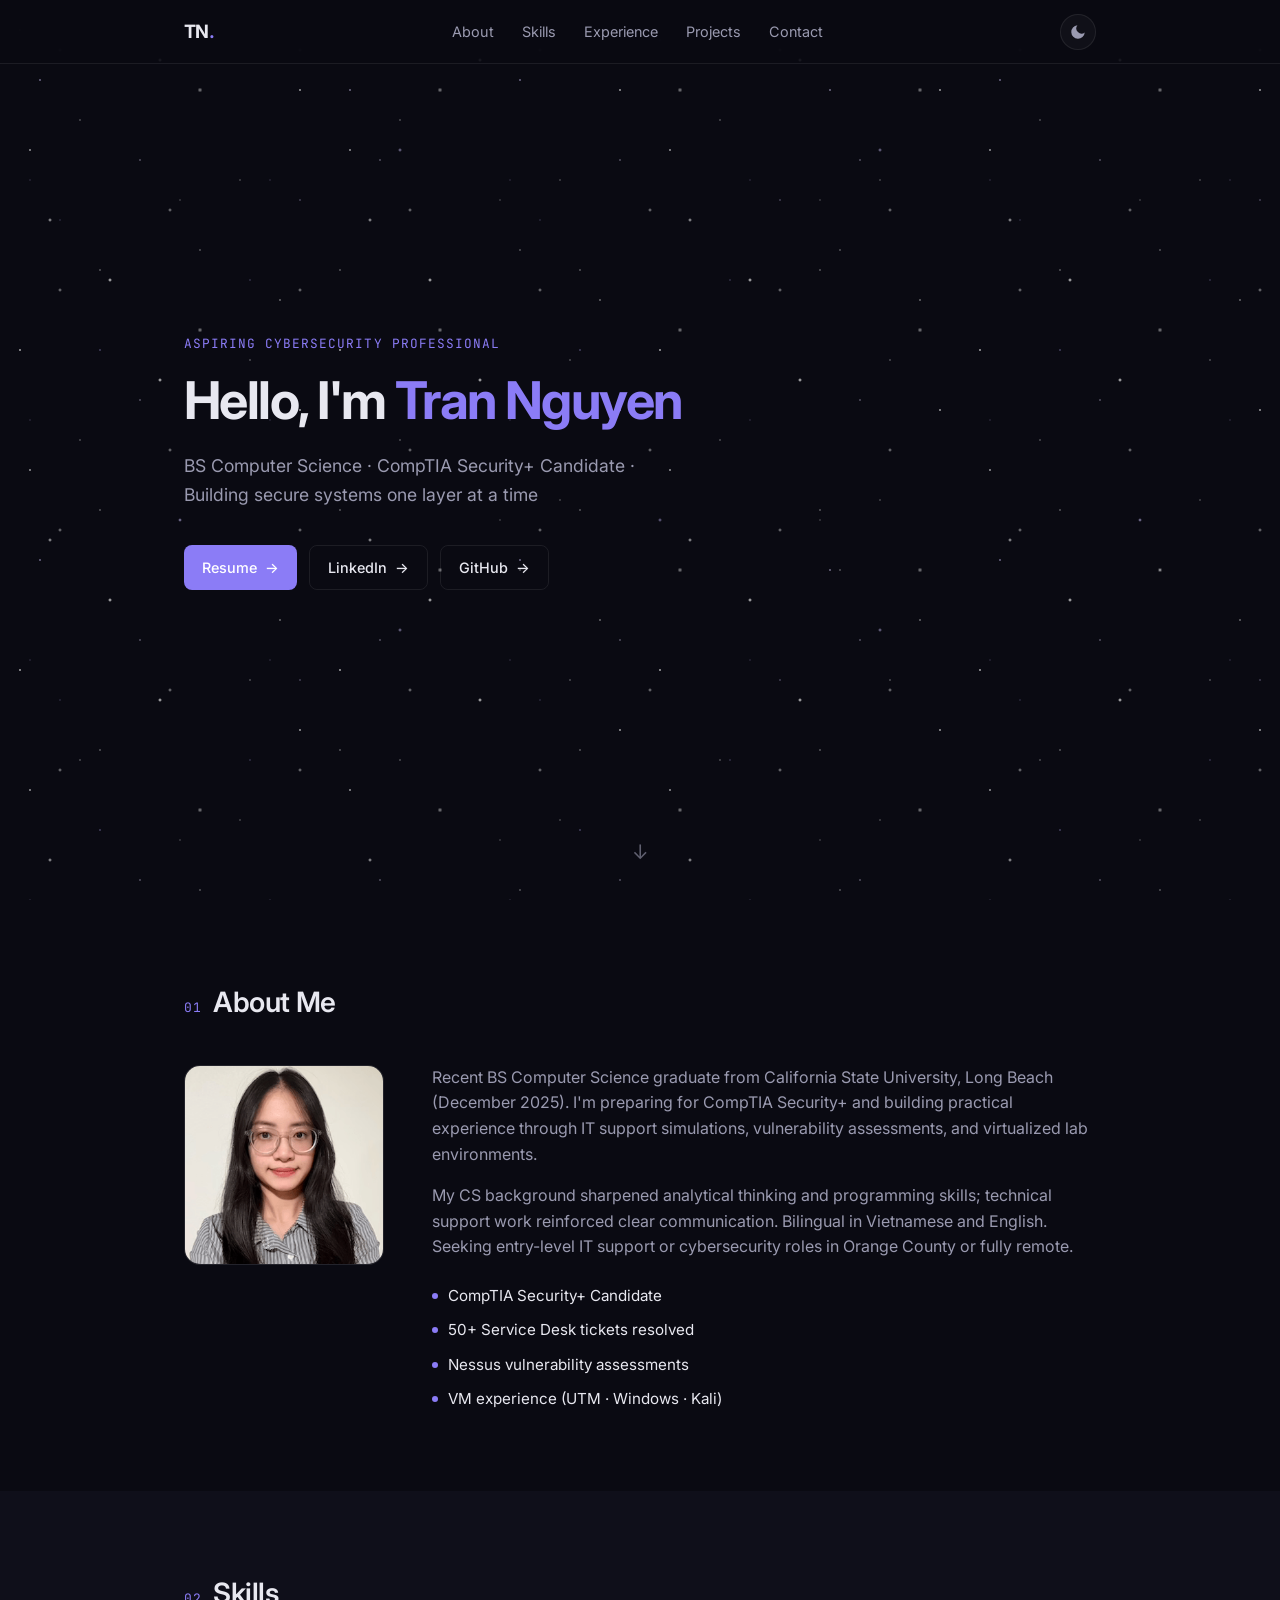
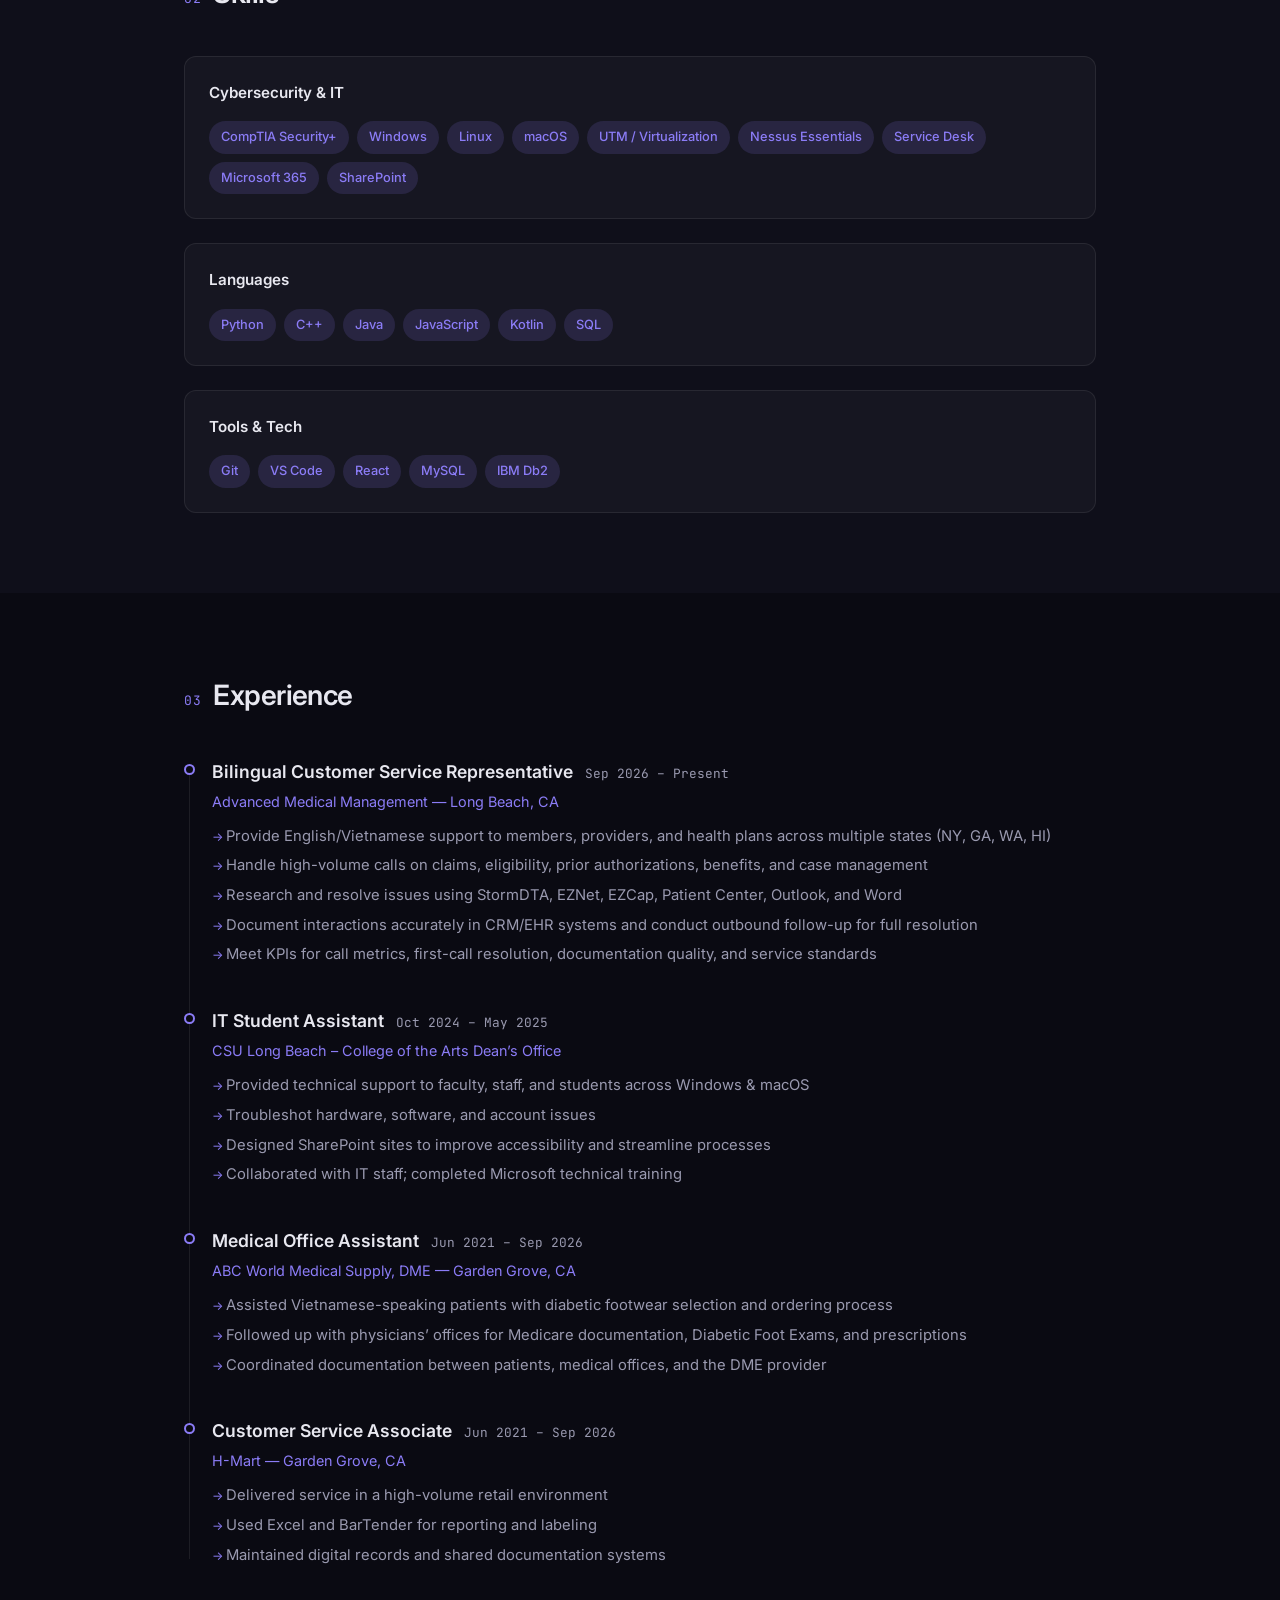
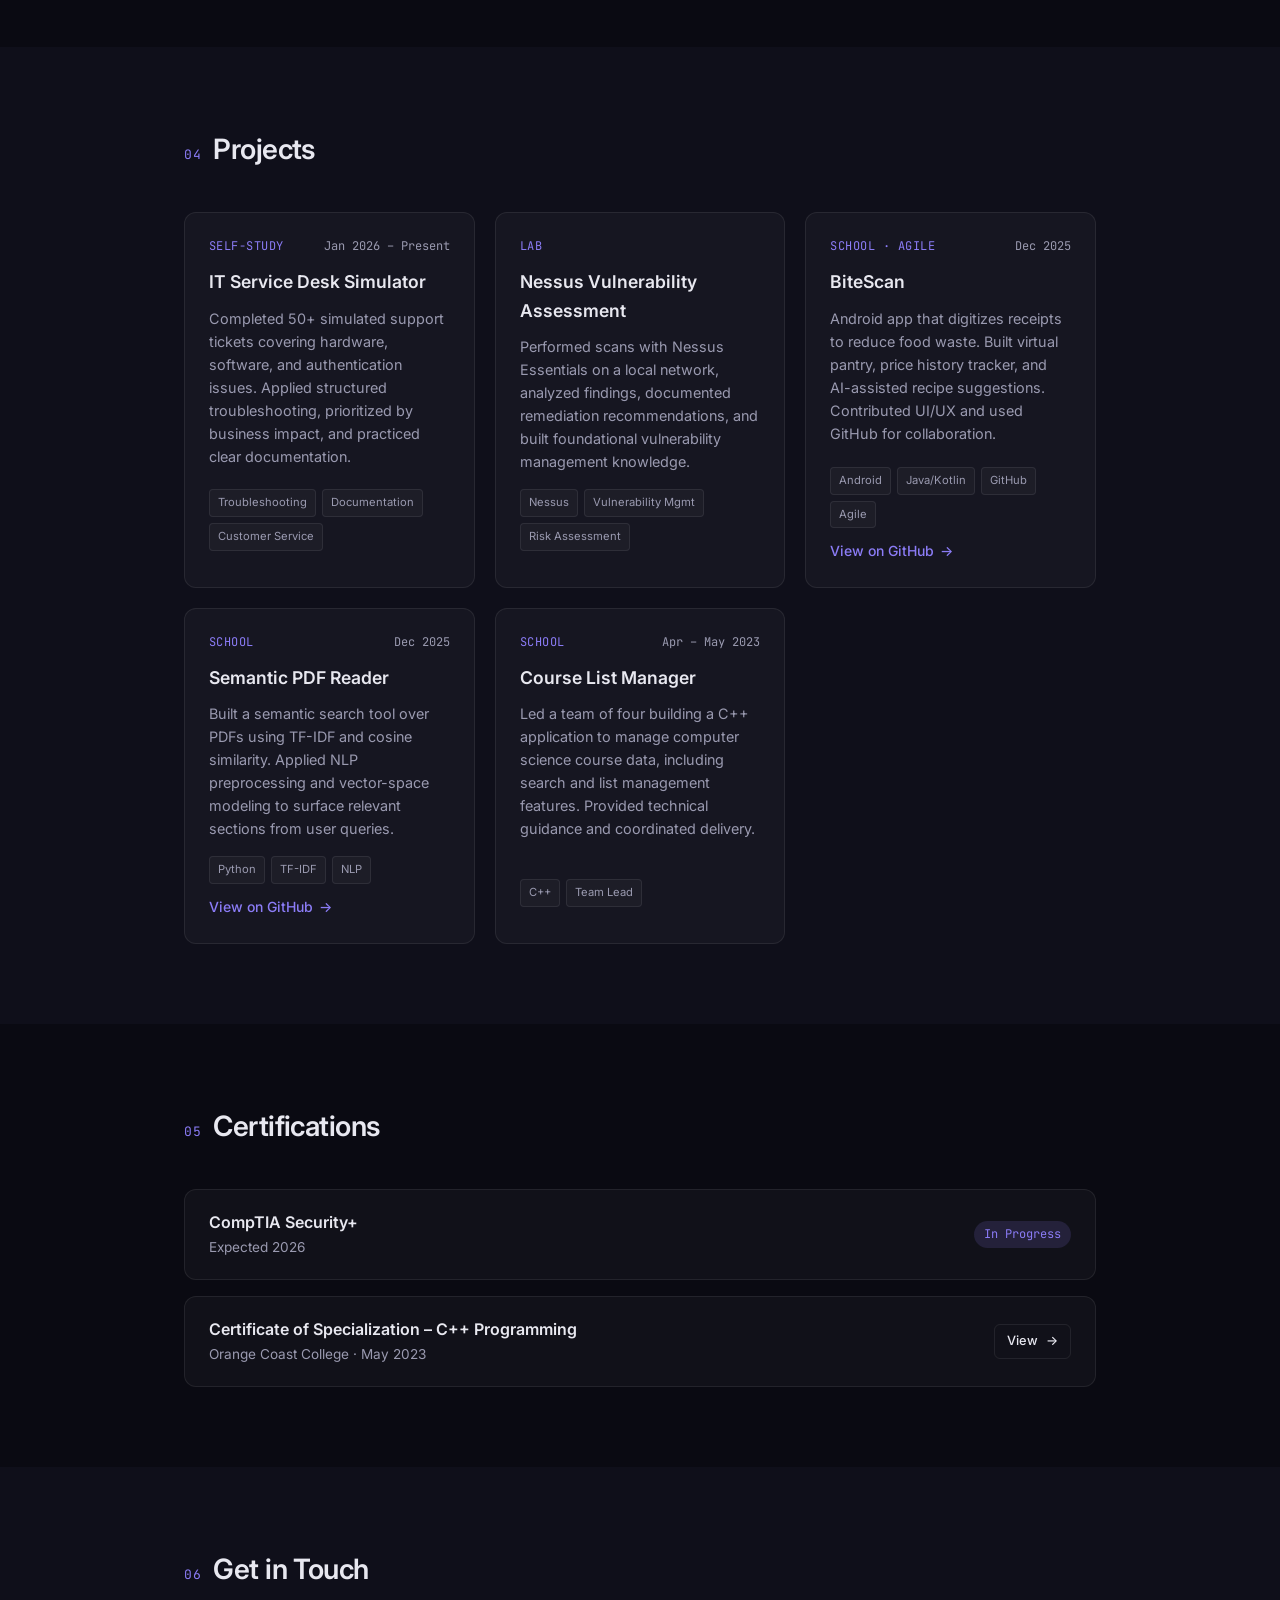
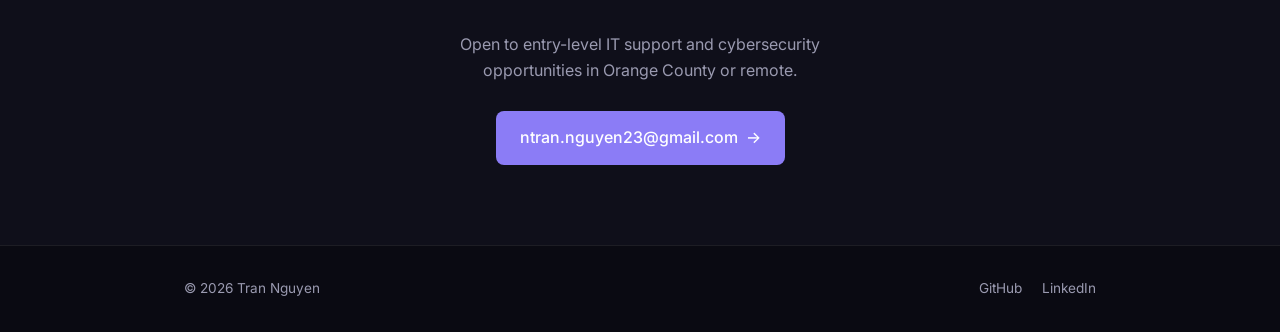
==== index.html @ 32f94338 "Use index.html as homepage" ====
<!DOCTYPE html>
<html lang="en">
<head>
    <meta charset="utf-8">
    <meta name="viewport" content="width=device-width, initial-scale=1.0">
    <title>Tran Nguyen — Portfolio</title>
    <link rel="stylesheet" href="styles.css">
    <link rel="preconnect" href="https://fonts.googleapis.com">
    <link rel="preconnect" href="https://fonts.gstatic.com" crossorigin>
    <link href="https://fonts.googleapis.com/css2?family=Inter:wght@300;400;500;600;700&family=JetBrains+Mono:wght@400;500&display=swap" rel="stylesheet">
</head>
<body>
    <!-- Subtle starfield background -->
    <div class="stars" aria-hidden="true"></div>
    <div class="stars stars-2" aria-hidden="true"></div>
    <div class="stars stars-3" aria-hidden="true"></div>

    <!-- Toast -->
    <div id="toast" class="toast">
        Best viewed on a larger screen
        <button class="close-toast" id="closeToast" aria-label="Close">&times;</button>
    </div>

    <!-- Navigation -->
    <header class="header">
        <div class="header-inner">
            <a href="#hero" class="logo">TN<span class="logo-dot">.</span></a>
            
            <nav class="nav" id="nav">
                <a href="#about">About</a>
                <a href="#skills">Skills</a>
                <a href="#experience">Experience</a>
                <a href="#projects">Projects</a>
                <a href="#contact">Contact</a>
            </nav>

            <div class="header-actions">
                <label class="theme-toggle" for="switch" title="Toggle theme">
                    <input id="switch" type="checkbox" class="theme-input">
                    <span class="theme-icon moon">
                        <svg width="18" height="18" viewBox="0 0 24 24" fill="currentColor"><path d="M21 12.79A9 9 0 1 1 11.21 3 7 7 0 0 0 21 12.79z"/></svg>
                    </span>
                    <span class="theme-icon sun">
                        <svg width="18" height="18" viewBox="0 0 24 24" fill="none" stroke="currentColor" stroke-width="2"><circle cx="12" cy="12" r="5"/><path d="M12 1v2M12 21v2M4.22 4.22l1.42 1.42M18.36 18.36l1.42 1.42M1 12h2M21 12h2M4.22 19.78l1.42-1.42M18.36 5.64l1.42-1.42"/></svg>
                    </span>
                </label>
                <button class="nav-toggle" id="navToggle" aria-label="Menu">
                    <span></span><span></span><span></span>
                </button>
            </div>
        </div>
    </header>

    <main>
        <!-- Hero -->
        <section id="hero" class="hero">
            <div class="container">
                <p class="hero-eyebrow">Aspiring Cybersecurity Professional</p>
                <h1 class="hero-title">Hello, I'm <span class="accent">Tran Nguyen</span></h1>
                <p class="hero-subtitle">
                    BS Computer Science · CompTIA Security+ Candidate · Building secure systems one layer at a time
                </p>
                <div class="hero-links">
                    <a href="https://drive.google.com/file/d/12D4Ci4JPNw39q3Pg7odPayxOj2YNRGbS/view" class="btn btn-primary" target="_blank" rel="noopener">
                        Resume <span class="arrow">→</span>
                    </a>
                    <a href="https://www.linkedin.com/in/tran-nguyen-667853258/" class="btn btn-ghost" target="_blank" rel="noopener">
                        LinkedIn <span class="arrow">→</span>
                    </a>
                    <a href="https://github.com/tnguyen4513" class="btn btn-ghost" target="_blank" rel="noopener">
                        GitHub <span class="arrow">→</span>
                    </a>
                </div>
            </div>
            <a href="#about" class="scroll-hint" aria-label="Scroll to about">
                <span class="scroll-arrow">↓</span>
            </a>
        </section>

        <!-- About -->
        <section id="about" class="section">
            <div class="container">
                <div class="section-header">
                    <span class="section-tag">01</span>
                    <h2>About Me</h2>
                </div>
                <div class="about-grid">
                    <div class="about-image">
                        <img src="portrait.png" alt="Tran Nguyen" onerror="this.style.display='none'; this.nextElementSibling.style.display='flex'">
                        <div class="image-fallback" style="display:none">TN</div>
                    </div>
                    <div class="about-content">
                        <p>
                            Recent BS Computer Science graduate from California State University, Long Beach (December 2025). 
                            I'm preparing for CompTIA Security+ and building practical experience through IT support simulations, 
                            vulnerability assessments, and virtualized lab environments.
                        </p>
                        <p>
                            My CS background sharpened analytical thinking and programming skills; technical support work 
                            reinforced clear communication. Bilingual in Vietnamese and English. Seeking entry-level IT support 
                            or cybersecurity roles in Orange County or fully remote.
                        </p>
                        <ul class="highlights">
                            <li><span class="dot"></span> CompTIA Security+ Candidate</li>
                            <li><span class="dot"></span> 50+ Service Desk tickets resolved</li>
                            <li><span class="dot"></span> Nessus vulnerability assessments</li>
                            <li><span class="dot"></span> VM experience (UTM · Windows · Kali)</li>
                        </ul>
                    </div>
                </div>
            </div>
        </section>

        <!-- Skills -->
        <section id="skills" class="section section-alt">
            <div class="container">
                <div class="section-header">
                    <span class="section-tag">02</span>
                    <h2>Skills</h2>
                </div>
                <div class="skills-grid">
                    <div class="skill-card">
                        <h3>Cybersecurity & IT</h3>
                        <div class="tags">
                            <span>CompTIA Security+</span>
                            <span>Windows</span>
                            <span>Linux</span>
                            <span>macOS</span>
                            <span>UTM / Virtualization</span>
                            <span>Nessus Essentials</span>
                            <span>Service Desk</span>
                            <span>Microsoft 365</span>
                            <span>SharePoint</span>
                        </div>
                    </div>
                    <div class="skill-card">
                        <h3>Languages</h3>
                        <div class="tags">
                            <span>Python</span>
                            <span>C++</span>
                            <span>Java</span>
                            <span>JavaScript</span>
                            <span>Kotlin</span>
                            <span>SQL</span>
                        </div>
                    </div>
                    <div class="skill-card">
                        <h3>Tools & Tech</h3>
                        <div class="tags">
                            <span>Git</span>
                            <span>VS Code</span>
                            <span>React</span>
                            <span>MySQL</span>
                            <span>IBM Db2</span>
                        </div>
                    </div>
                </div>
            </div>
        </section>

        <!-- Experience -->
        <section id="experience" class="section">
            <div class="container">
                <div class="section-header">
                    <span class="section-tag">03</span>
                    <h2>Experience</h2>
                </div>
                <div class="timeline">
                    <article class="timeline-item">
                        <div class="timeline-marker"></div>
                        <div class="timeline-content">
                            <div class="timeline-header">
                                <h3>Bilingual Customer Service Representative</h3>
                                <span class="timeline-date">Sep 2026 – Present</span>
                            </div>
                            <p class="timeline-org">Advanced Medical Management — Long Beach, CA</p>
                            <ul>
                                <li>Provide English/Vietnamese support to members, providers, and health plans across multiple states (NY, GA, WA, HI)</li>
                                <li>Handle high-volume calls on claims, eligibility, prior authorizations, benefits, and case management</li>
                                <li>Research and resolve issues using StormDTA, EZNet, EZCap, Patient Center, Outlook, and Word</li>
                                <li>Document interactions accurately in CRM/EHR systems and conduct outbound follow-up for full resolution</li>
                                <li>Meet KPIs for call metrics, first-call resolution, documentation quality, and service standards</li>
                            </ul>
                        </div>
                    </article>
                    <article class="timeline-item">
                        <div class="timeline-marker"></div>
                        <div class="timeline-content">
                            <div class="timeline-header">
                                <h3>IT Student Assistant</h3>
                                <span class="timeline-date">Oct 2024 – May 2025</span>
                            </div>
                            <p class="timeline-org">CSU Long Beach – College of the Arts Dean’s Office</p>
                            <ul>
                                <li>Provided technical support to faculty, staff, and students across Windows & macOS</li>
                                <li>Troubleshot hardware, software, and account issues</li>
                                <li>Designed SharePoint sites to improve accessibility and streamline processes</li>
                                <li>Collaborated with IT staff; completed Microsoft technical training</li>
                            </ul>
                        </div>
                    </article>
                    <article class="timeline-item">
                        <div class="timeline-marker"></div>
                        <div class="timeline-content">
                            <div class="timeline-header">
                                <h3>Medical Office Assistant</h3>
                                <span class="timeline-date">Jun 2021 – Sep 2026</span>
                            </div>
                            <p class="timeline-org">ABC World Medical Supply, DME — Garden Grove, CA</p>
                            <ul>
                                <li>Assisted Vietnamese-speaking patients with diabetic footwear selection and ordering process</li>
                                <li>Followed up with physicians’ offices for Medicare documentation, Diabetic Foot Exams, and prescriptions</li>
                                <li>Coordinated documentation between patients, medical offices, and the DME provider</li>
                            </ul>
                        </div>
                    </article>
                    <article class="timeline-item">
                        <div class="timeline-marker"></div>
                        <div class="timeline-content">
                            <div class="timeline-header">
                                <h3>Customer Service Associate</h3>
                                <span class="timeline-date">Jun 2021 – Sep 2026</span>
                            </div>
                            <p class="timeline-org">H-Mart — Garden Grove, CA</p>
                            <ul>
                                <li>Delivered service in a high-volume retail environment</li>
                                <li>Used Excel and BarTender for reporting and labeling</li>
                                <li>Maintained digital records and shared documentation systems</li>
                            </ul>
                        </div>
                    </article>
                </div>
            </div>
        </section>

        <!-- Projects -->
        <section id="projects" class="section section-alt">
            <div class="container">
                <div class="section-header">
                    <span class="section-tag">04</span>
                    <h2>Projects</h2>
                </div>
                <div class="projects-grid">
                    <article class="project-card">
                        <div class="project-meta">
                            <span class="project-type">Self-Study</span>
                            <span class="project-date">Jan 2026 – Present</span>
                        </div>
                        <h3>IT Service Desk Simulator</h3>
                        <p>Completed 50+ simulated support tickets covering hardware, software, and authentication issues. Applied structured troubleshooting, prioritized by business impact, and practiced clear documentation.</p>
                        <div class="project-tags">
                            <span>Troubleshooting</span>
                            <span>Documentation</span>
                            <span>Customer Service</span>
                        </div>
                    </article>

                    <article class="project-card">
                        <div class="project-meta">
                            <span class="project-type">Lab</span>
                        </div>
                        <h3>Nessus Vulnerability Assessment</h3>
                        <p>Performed scans with Nessus Essentials on a local network, analyzed findings, documented remediation recommendations, and built foundational vulnerability management knowledge.</p>
                        <div class="project-tags">
                            <span>Nessus</span>
                            <span>Vulnerability Mgmt</span>
                            <span>Risk Assessment</span>
                        </div>
                    </article>

                    <article class="project-card">
                        <div class="project-meta">
                            <span class="project-type">School · Agile</span>
                            <span class="project-date">Dec 2025</span>
                        </div>
                        <h3>BiteScan</h3>
                        <p>Android app that digitizes receipts to reduce food waste. Built virtual pantry, price history tracker, and AI-assisted recipe suggestions. Contributed UI/UX and used GitHub for collaboration.</p>
                        <div class="project-tags">
                            <span>Android</span>
                            <span>Java/Kotlin</span>
                            <span>GitHub</span>
                            <span>Agile</span>
                        </div>
                        <a href="https://github.com/Will-Trinh/BiteScan.git" class="project-link" target="_blank" rel="noopener">
                            View on GitHub <span class="arrow">→</span>
                        </a>
                    </article>

                    <article class="project-card">
                        <div class="project-meta">
                            <span class="project-type">School</span>
                            <span class="project-date">Dec 2025</span>
                        </div>
                        <h3>Semantic PDF Reader</h3>
                        <p>Built a semantic search tool over PDFs using TF-IDF and cosine similarity. Applied NLP preprocessing and vector-space modeling to surface relevant sections from user queries.</p>
                        <div class="project-tags">
                            <span>Python</span>
                            <span>TF-IDF</span>
                            <span>NLP</span>
                        </div>
                        <a href="https://github.com/tnguyen4513/429sampleproject.git" class="project-link" target="_blank" rel="noopener">
                            View on GitHub <span class="arrow">→</span>
                        </a>
                    </article>

                    <article class="project-card">
                        <div class="project-meta">
                            <span class="project-type">School</span>
                            <span class="project-date">Apr – May 2023</span>
                        </div>
                        <h3>Course List Manager</h3>
                        <p>Led a team of four building a C++ application to manage computer science course data, including search and list management features. Provided technical guidance and coordinated delivery.</p>
                        <div class="project-tags">
                            <span>C++</span>
                            <span>Team Lead</span>
                        </div>
                    </article>
                </div>
            </div>
        </section>

        <!-- Certifications -->
        <section id="certs" class="section">
            <div class="container">
                <div class="section-header">
                    <span class="section-tag">05</span>
                    <h2>Certifications</h2>
                </div>
                <div class="certs-list">
                    <div class="cert-item">
                        <div>
                            <h3>CompTIA Security+</h3>
                            <p>Expected 2026</p>
                        </div>
                        <span class="cert-status">In Progress</span>
                    </div>
                    <div class="cert-item">
                        <div>
                            <h3>Certificate of Specialization – C++ Programming</h3>
                            <p>Orange Coast College · May 2023</p>
                        </div>
                        <a href="https://drive.google.com/file/d/1ODMrbv70Y7cu9sqqAhdRSM07bAMJC3XD/view" class="btn btn-small" target="_blank" rel="noopener">
                            View <span class="arrow">→</span>
                        </a>
                    </div>
                </div>
            </div>
        </section>

        <!-- Contact -->
        <section id="contact" class="section section-alt">
            <div class="container contact-container">
                <div class="section-header">
                    <span class="section-tag">06</span>
                    <h2>Get in Touch</h2>
                </div>
                <p class="contact-text">
                    Open to entry-level IT support and cybersecurity opportunities in Orange County or remote.
                </p>
                <a href="mailto:ntran.nguyen23@gmail.com" class="btn btn-primary btn-large">
                    ntran.nguyen23@gmail.com <span class="arrow">→</span>
                </a>
            </div>
        </section>
    </main>

    <footer class="footer">
        <div class="container">
            <p>© 2026 Tran Nguyen</p>
            <div class="footer-links">
                <a href="https://github.com/tnguyen4513" target="_blank" rel="noopener">GitHub</a>
                <a href="https://www.linkedin.com/in/tran-nguyen-667853258/" target="_blank" rel="noopener">LinkedIn</a>
            </div>
        </div>
    </footer>

    <script src="script.js"></script>
</body>
</html>
---- styles.css ----
/* ===== Base & Variables ===== */
:root {
    --bg: #0a0a12;
    --bg-alt: #0f0f1a;
    --surface: rgba(255, 255, 255, 0.03);
    --border: rgba(255, 255, 255, 0.08);
    --text: #e8e8f0;
    --text-muted: #9a9ab0;
    --accent: #8b7cf6;
    --accent-soft: rgba(139, 124, 246, 0.15);
    --accent-hover: #a599ff;
    --font: 'Inter', system-ui, -apple-system, sans-serif;
    --mono: 'JetBrains Mono', ui-monospace, monospace;
    --radius: 12px;
    --header-h: 64px;
    --max-w: 960px;
    --transition: 0.2s ease;
}

body.light-mode {
    --bg: #f6f5f9;
    --bg-alt: #eeeef4;
    --surface: rgba(0, 0, 0, 0.03);
    --border: rgba(0, 0, 0, 0.08);
    --text: #1a1a24;
    --text-muted: #5c5c70;
    --accent: #6b5ce6;
    --accent-soft: rgba(107, 92, 230, 0.12);
    --accent-hover: #5a4bd4;
}

*, *::before, *::after {
    box-sizing: border-box;
    margin: 0;
    padding: 0;
}

html {
    scroll-behavior: smooth;
    scroll-padding-top: calc(var(--header-h) + 16px);
}

body {
    font-family: var(--font);
    font-size: 16px;
    line-height: 1.6;
    color: var(--text);
    background: var(--bg);
    min-height: 100vh;
    overflow-x: hidden;
    transition: background 0.3s ease, color 0.3s ease;
}

img {
    max-width: 100%;
    display: block;
}

a {
    color: inherit;
    text-decoration: none;
}

ul {
    list-style: none;
}

/* ===== Starfield ===== */
.stars,
.stars-2,
.stars-3 {
    position: fixed;
    inset: 0;
    pointer-events: none;
    z-index: 0;
    background-repeat: repeat;
}

.stars {
    background-size: 320px 320px;
    opacity: 0.9;
    background-image:
        radial-gradient(1.5px 1.5px at 20px 30px, #fff, transparent),
        radial-gradient(1px 1px at 80px 120px, rgba(255,255,255,0.75), transparent),
        radial-gradient(2px 2px at 160px 60px, #fff, transparent),
        radial-gradient(1px 1px at 240px 180px, rgba(255,255,255,0.65), transparent),
        radial-gradient(1.5px 1.5px at 300px 90px, rgba(255,255,255,0.95), transparent),
        radial-gradient(2px 2px at 50px 220px, rgba(255,255,255,0.8), transparent),
        radial-gradient(1px 1px at 200px 250px, rgba(255,255,255,0.85), transparent),
        radial-gradient(1.5px 1.5px at 280px 300px, rgba(255,255,255,0.6), transparent),
        radial-gradient(2px 2px at 110px 280px, #fff, transparent),
        radial-gradient(1px 1px at 250px 40px, rgba(255,255,255,0.75), transparent),
        radial-gradient(1.5px 1.5px at 30px 150px, rgba(255,255,255,0.9), transparent),
        radial-gradient(1px 1px at 180px 200px, rgba(255,255,255,0.55), transparent);
    animation: drift 120s linear infinite, twinkle-a 5s ease-in-out infinite alternate;
}

.stars-2 {
    background-size: 480px 480px;
    opacity: 0.7;
    background-image:
        radial-gradient(1.5px 1.5px at 40px 80px, rgb(210,200,255), transparent),
        radial-gradient(2px 2px at 180px 40px, rgba(200,190,255,0.85), transparent),
        radial-gradient(1px 1px at 300px 200px, rgb(220,210,255), transparent),
        radial-gradient(1.5px 1.5px at 100px 350px, rgba(190,180,255,0.65), transparent),
        radial-gradient(2px 2px at 400px 150px, rgba(210,200,255,0.9), transparent),
        radial-gradient(1px 1px at 250px 280px, rgba(200,190,255,0.75), transparent),
        radial-gradient(1.5px 1.5px at 350px 90px, rgb(220,210,255), transparent),
        radial-gradient(1px 1px at 60px 220px, rgba(190,185,255,0.6), transparent);
    animation: drift 180s linear infinite reverse, twinkle-b 7s ease-in-out infinite alternate-reverse;
}

.stars-3 {
    background-size: 240px 240px;
    opacity: 0.55;
    background-image:
        radial-gradient(2px 2px at 60px 50px, #fff, transparent),
        radial-gradient(1.5px 1.5px at 140px 160px, rgba(230,220,255,0.85), transparent),
        radial-gradient(2.5px 2.5px at 200px 90px, rgba(255,255,255,0.95), transparent),
        radial-gradient(1px 1px at 30px 180px, rgba(210,200,255,0.65), transparent),
        radial-gradient(2px 2px at 170px 210px, #fff, transparent),
        radial-gradient(1.5px 1.5px at 100px 30px, rgba(255,255,255,0.8), transparent);
    animation: drift 80s linear infinite, twinkle-c 4s ease-in-out infinite alternate;
}

body.light-mode .stars,
body.light-mode .stars-2,
body.light-mode .stars-3 {
    opacity: 0.2;
    filter: none;
}

body.light-mode .stars { animation: drift 120s linear infinite; }
body.light-mode .stars-2 { animation: drift 180s linear infinite reverse; }
body.light-mode .stars-3 { animation: drift 80s linear infinite; }

@keyframes drift {
    from { background-position: 0 0; }
    to { background-position: 400px 400px; }
}

@keyframes twinkle-a {
    0%   { opacity: 0.6; }
    50%  { opacity: 1; }
    100% { opacity: 0.7; }
}
@keyframes twinkle-b {
    0%   { opacity: 0.45; }
    50%  { opacity: 0.8; }
    100% { opacity: 0.55; }
}
@keyframes twinkle-c {
    0%   { opacity: 0.4; }
    50%  { opacity: 0.75; }
    100% { opacity: 0.45; }
}

/* ===== Layout ===== */
.container {
    width: 100%;
    max-width: var(--max-w);
    margin: 0 auto;
    padding: 0 24px;
    position: relative;
    z-index: 1;
}

.section {
    padding: 80px 0;
    position: relative;
    z-index: 1;
}

.section-alt {
    background: var(--bg-alt);
}

.section-header {
    display: flex;
    align-items: baseline;
    gap: 12px;
    margin-bottom: 40px;
}

.section-tag {
    font-family: var(--mono);
    font-size: 13px;
    color: var(--accent);
    letter-spacing: 0.05em;
}

.section-header h2 {
    font-size: 1.75rem;
    font-weight: 600;
    letter-spacing: -0.02em;
}

/* ===== Header ===== */
.header {
    position: fixed;
    top: 0;
    left: 0;
    right: 0;
    height: var(--header-h);
    z-index: 100;
    background: rgba(10, 10, 18, 0.75);
    backdrop-filter: blur(12px);
    border-bottom: 1px solid var(--border);
    transition: background 0.3s ease;
}

body.light-mode .header {
    background: rgba(246, 245, 249, 0.8);
}

.header-inner {
    max-width: var(--max-w);
    margin: 0 auto;
    padding: 0 24px;
    height: 100%;
    display: flex;
    align-items: center;
    justify-content: space-between;
    gap: 24px;
}

.logo {
    font-weight: 700;
    font-size: 1.15rem;
    letter-spacing: -0.03em;
}

.logo-dot {
    color: var(--accent);
}

.nav {
    display: flex;
    gap: 28px;
}

.nav a {
    font-size: 0.9rem;
    color: var(--text-muted);
    transition: color var(--transition);
    position: relative;
}

.nav a:hover {
    color: var(--text);
}

.nav a::after {
    content: '';
    position: absolute;
    left: 0;
    bottom: -4px;
    width: 0;
    height: 1px;
    background: var(--accent);
    transition: width var(--transition);
}

.nav a:hover::after {
    width: 100%;
}

.header-actions {
    display: flex;
    align-items: center;
    gap: 12px;
}

/* Theme toggle */
.theme-toggle {
    width: 36px;
    height: 36px;
    border-radius: 50%;
    display: grid;
    place-items: center;
    cursor: pointer;
    background: var(--surface);
    border: 1px solid var(--border);
    position: relative;
    transition: background var(--transition), border-color var(--transition);
}

.theme-toggle:hover {
    border-color: var(--accent);
}

.theme-input {
    display: none;
}

.theme-icon {
    grid-column: 1;
    grid-row: 1;
    display: flex;
    color: var(--text-muted);
    transition: transform 0.4s ease, opacity 0.3s ease;
}

.theme-icon.sun {
    opacity: 0;
    transform: scale(0.5) rotate(-90deg);
}

.theme-input:checked ~ .moon {
    opacity: 0;
    transform: scale(0.5) rotate(90deg);
}

.theme-input:checked ~ .sun {
    opacity: 1;
    transform: scale(1) rotate(0);
}

/* Mobile nav toggle */
.nav-toggle {
    display: none;
    flex-direction: column;
    gap: 5px;
    background: none;
    border: none;
    cursor: pointer;
    padding: 6px;
}

.nav-toggle span {
    display: block;
    width: 20px;
    height: 2px;
    background: var(--text);
    border-radius: 1px;
    transition: transform 0.25s ease, opacity 0.25s ease;
}

/* ===== Toast ===== */
.toast {
    visibility: hidden;
    position: fixed;
    bottom: 24px;
    left: 50%;
    transform: translateX(-50%);
    background: #1e1e2e;
    color: #fff;
    padding: 12px 20px;
    border-radius: 8px;
    font-size: 0.875rem;
    z-index: 200;
    display: flex;
    align-items: center;
    gap: 12px;
    box-shadow: 0 8px 24px rgba(0,0,0,0.3);
    border: 1px solid rgba(255,255,255,0.08);
}

.toast.show {
    visibility: visible;
    animation: toast-in 0.4s ease, toast-out 0.4s ease 7.5s forwards;
}

@keyframes toast-in {
    from { opacity: 0; transform: translateX(-50%) translateY(12px); }
    to { opacity: 1; transform: translateX(-50%) translateY(0); }
}

@keyframes toast-out {
    to { opacity: 0; transform: translateX(-50%) translateY(12px); }
}

.close-toast {
    background: none;
    border: none;
    color: #aaa;
    font-size: 1.25rem;
    cursor: pointer;
    line-height: 1;
    padding: 0 2px;
}

.close-toast:hover {
    color: #fff;
}

/* ===== Hero ===== */
.hero {
    min-height: 100vh;
    display: flex;
    flex-direction: column;
    justify-content: center;
    padding: calc(var(--header-h) + 40px) 0 80px;
    position: relative;
    z-index: 1;
}

.hero-eyebrow {
    font-family: var(--mono);
    font-size: 0.8rem;
    color: var(--accent);
    letter-spacing: 0.08em;
    text-transform: uppercase;
    margin-bottom: 16px;
}

.hero-title {
    font-size: clamp(2.25rem, 5vw, 3.25rem);
    font-weight: 700;
    letter-spacing: -0.03em;
    line-height: 1.15;
    margin-bottom: 20px;
}

.hero-title .accent {
    color: var(--accent);
}

.hero-subtitle {
    font-size: 1.1rem;
    color: var(--text-muted);
    max-width: 520px;
    margin-bottom: 36px;
    line-height: 1.65;
}

.hero-links {
    display: flex;
    flex-wrap: wrap;
    gap: 12px;
}

.scroll-hint {
    position: absolute;
    bottom: 32px;
    left: 50%;
    transform: translateX(-50%);
    color: var(--text-muted);
    font-size: 1.25rem;
    animation: bounce 2s ease infinite;
    opacity: 0.6;
}

.scroll-hint:hover {
    opacity: 1;
    color: var(--accent);
}

@keyframes bounce {
    0%, 100% { transform: translateX(-50%) translateY(0); }
    50% { transform: translateX(-50%) translateY(6px); }
}

/* ===== Buttons ===== */
.btn {
    display: inline-flex;
    align-items: center;
    gap: 8px;
    padding: 10px 18px;
    border-radius: 8px;
    font-size: 0.9rem;
    font-weight: 500;
    transition: background var(--transition), color var(--transition), border-color var(--transition), transform 0.15s ease;
}

.btn .arrow {
    transition: transform var(--transition);
}

.btn:hover .arrow {
    transform: translateX(3px);
}

.btn-primary {
    background: var(--accent);
    color: #fff;
}

.btn-primary:hover {
    background: var(--accent-hover);
}

.btn-ghost {
    background: transparent;
    border: 1px solid var(--border);
    color: var(--text);
}

.btn-ghost:hover {
    border-color: var(--accent);
    color: var(--accent);
}

.btn-small {
    padding: 6px 12px;
    font-size: 0.8rem;
    border: 1px solid var(--border);
    border-radius: 6px;
}

.btn-small:hover {
    border-color: var(--accent);
    color: var(--accent);
}

.btn-large {
    padding: 14px 24px;
    font-size: 1rem;
}

/* ===== About ===== */
.about-grid {
    display: grid;
    grid-template-columns: 200px 1fr;
    gap: 48px;
    align-items: start;
}

.about-image {
    width: 200px;
    height: 200px;
    border-radius: 16px;
    overflow: hidden;
    border: 1px solid var(--border);
    background: var(--surface);
}

.about-image img {
    width: 100%;
    height: 100%;
    object-fit: cover;
}

.image-fallback {
    width: 100%;
    height: 100%;
    display: flex;
    align-items: center;
    justify-content: center;
    font-size: 2.5rem;
    font-weight: 600;
    color: var(--accent);
    background: var(--accent-soft);
}

.about-content p {
    color: var(--text-muted);
    margin-bottom: 16px;
}

.highlights {
    margin-top: 24px;
    display: grid;
    gap: 10px;
}

.highlights li {
    display: flex;
    align-items: center;
    gap: 10px;
    font-size: 0.95rem;
    color: var(--text);
}

.highlights .dot {
    width: 6px;
    height: 6px;
    border-radius: 50%;
    background: var(--accent);
    flex-shrink: 0;
}

/* ===== Skills ===== */
.skills-grid {
    display: grid;
    gap: 24px;
}

.skill-card {
    background: var(--surface);
    border: 1px solid var(--border);
    border-radius: var(--radius);
    padding: 24px;
}

.skill-card h3 {
    font-size: 0.95rem;
    font-weight: 600;
    margin-bottom: 16px;
    color: var(--text);
}

.tags {
    display: flex;
    flex-wrap: wrap;
    gap: 8px;
}

.tags span {
    font-size: 0.8rem;
    padding: 6px 12px;
    background: var(--accent-soft);
    color: var(--accent);
    border-radius: 999px;
    font-weight: 500;
}

/* ===== Timeline ===== */
.timeline {
    position: relative;
    padding-left: 28px;
}

.timeline::before {
    content: '';
    position: absolute;
    left: 5px;
    top: 8px;
    bottom: 8px;
    width: 1px;
    background: var(--border);
}

.timeline-item {
    position: relative;
    padding-bottom: 40px;
}

.timeline-item:last-child {
    padding-bottom: 0;
}

.timeline-marker {
    position: absolute;
    left: -28px;
    top: 6px;
    width: 11px;
    height: 11px;
    border-radius: 50%;
    background: var(--bg);
    border: 2px solid var(--accent);
    z-index: 1;
}

.timeline-header {
    display: flex;
    flex-wrap: wrap;
    align-items: baseline;
    gap: 12px;
    margin-bottom: 4px;
}

.timeline-header h3 {
    font-size: 1.1rem;
    font-weight: 600;
}

.timeline-date {
    font-family: var(--mono);
    font-size: 0.8rem;
    color: var(--text-muted);
}

.timeline-org {
    font-size: 0.9rem;
    color: var(--accent);
    margin-bottom: 12px;
}

.timeline-content ul {
    display: grid;
    gap: 6px;
}

.timeline-content li {
    font-size: 0.925rem;
    color: var(--text-muted);
    padding-left: 14px;
    position: relative;
}

.timeline-content li::before {
    content: '→';
    position: absolute;
    left: 0;
    color: var(--accent);
    font-size: 0.75rem;
    top: 2px;
}

/* ===== Projects ===== */
.projects-grid {
    display: grid;
    grid-template-columns: repeat(auto-fill, minmax(280px, 1fr));
    gap: 20px;
}

.project-card {
    background: var(--surface);
    border: 1px solid var(--border);
    border-radius: var(--radius);
    padding: 24px;
    display: flex;
    flex-direction: column;
    transition: border-color var(--transition), transform 0.2s ease;
}

.project-card:hover {
    border-color: rgba(139, 124, 246, 0.35);
    transform: translateY(-2px);
}

.project-meta {
    display: flex;
    justify-content: space-between;
    align-items: center;
    margin-bottom: 12px;
    gap: 8px;
}

.project-type {
    font-size: 0.75rem;
    font-family: var(--mono);
    color: var(--accent);
    text-transform: uppercase;
    letter-spacing: 0.04em;
}

.project-date {
    font-size: 0.75rem;
    color: var(--text-muted);
    font-family: var(--mono);
}

.project-card h3 {
    font-size: 1.1rem;
    font-weight: 600;
    margin-bottom: 10px;
}

.project-card > p {
    font-size: 0.9rem;
    color: var(--text-muted);
    flex: 1;
    margin-bottom: 16px;
}

.project-tags {
    display: flex;
    flex-wrap: wrap;
    gap: 6px;
    margin-bottom: 12px;
}

.project-tags span {
    font-size: 0.7rem;
    padding: 4px 8px;
    background: var(--surface);
    border: 1px solid var(--border);
    border-radius: 4px;
    color: var(--text-muted);
}

.project-link {
    font-size: 0.875rem;
    font-weight: 500;
    color: var(--accent);
    display: inline-flex;
    align-items: center;
    gap: 6px;
    margin-top: auto;
}

.project-link:hover .arrow {
    transform: translateX(3px);
}

.project-link .arrow {
    transition: transform var(--transition);
}

/* ===== Certs ===== */
.certs-list {
    display: grid;
    gap: 16px;
}

.cert-item {
    display: flex;
    justify-content: space-between;
    align-items: center;
    gap: 16px;
    padding: 20px 24px;
    background: var(--surface);
    border: 1px solid var(--border);
    border-radius: var(--radius);
}

.cert-item h3 {
    font-size: 1rem;
    font-weight: 600;
    margin-bottom: 2px;
}

.cert-item p {
    font-size: 0.85rem;
    color: var(--text-muted);
}

.cert-status {
    font-size: 0.75rem;
    font-family: var(--mono);
    color: var(--accent);
    padding: 4px 10px;
    background: var(--accent-soft);
    border-radius: 999px;
    white-space: nowrap;
}

/* ===== Contact ===== */
.contact-container {
    text-align: center;
}

.contact-text {
    color: var(--text-muted);
    max-width: 420px;
    margin: 0 auto 28px;
}

/* ===== Footer ===== */
.footer {
    padding: 32px 0;
    border-top: 1px solid var(--border);
    position: relative;
    z-index: 1;
}

.footer .container {
    display: flex;
    justify-content: space-between;
    align-items: center;
    gap: 16px;
}

.footer p {
    font-size: 0.85rem;
    color: var(--text-muted);
}

.footer-links {
    display: flex;
    gap: 20px;
}

.footer-links a {
    font-size: 0.85rem;
    color: var(--text-muted);
    transition: color var(--transition);
}

.footer-links a:hover {
    color: var(--accent);
}

/* ===== Responsive ===== */
@media (max-width: 720px) {
    .nav {
        display: none;
        position: absolute;
        top: var(--header-h);
        left: 0;
        right: 0;
        background: var(--bg);
        border-bottom: 1px solid var(--border);
        flex-direction: column;
        padding: 16px 24px;
        gap: 4px;
    }

    .nav.open {
        display: flex;
    }

    .nav a {
        padding: 12px 0;
        font-size: 1rem;
    }

    .nav-toggle {
        display: flex;
    }

    .about-grid {
        grid-template-columns: 1fr;
        gap: 28px;
    }

    .about-image {
        width: 140px;
        height: 140px;
        margin: 0 auto;
    }

    .section {
        padding: 56px 0;
    }

    .hero {
        min-height: auto;
        padding-top: calc(var(--header-h) + 48px);
        padding-bottom: 64px;
    }

    .scroll-hint {
        display: none;
    }

    .cert-item {
        flex-direction: column;
        align-items: flex-start;
    }

    .footer .container {
        flex-direction: column;
        text-align: center;
    }
}

@media (max-width: 480px) {
    .hero-links {
        flex-direction: column;
    }

    .btn {
        justify-content: center;
    }
}
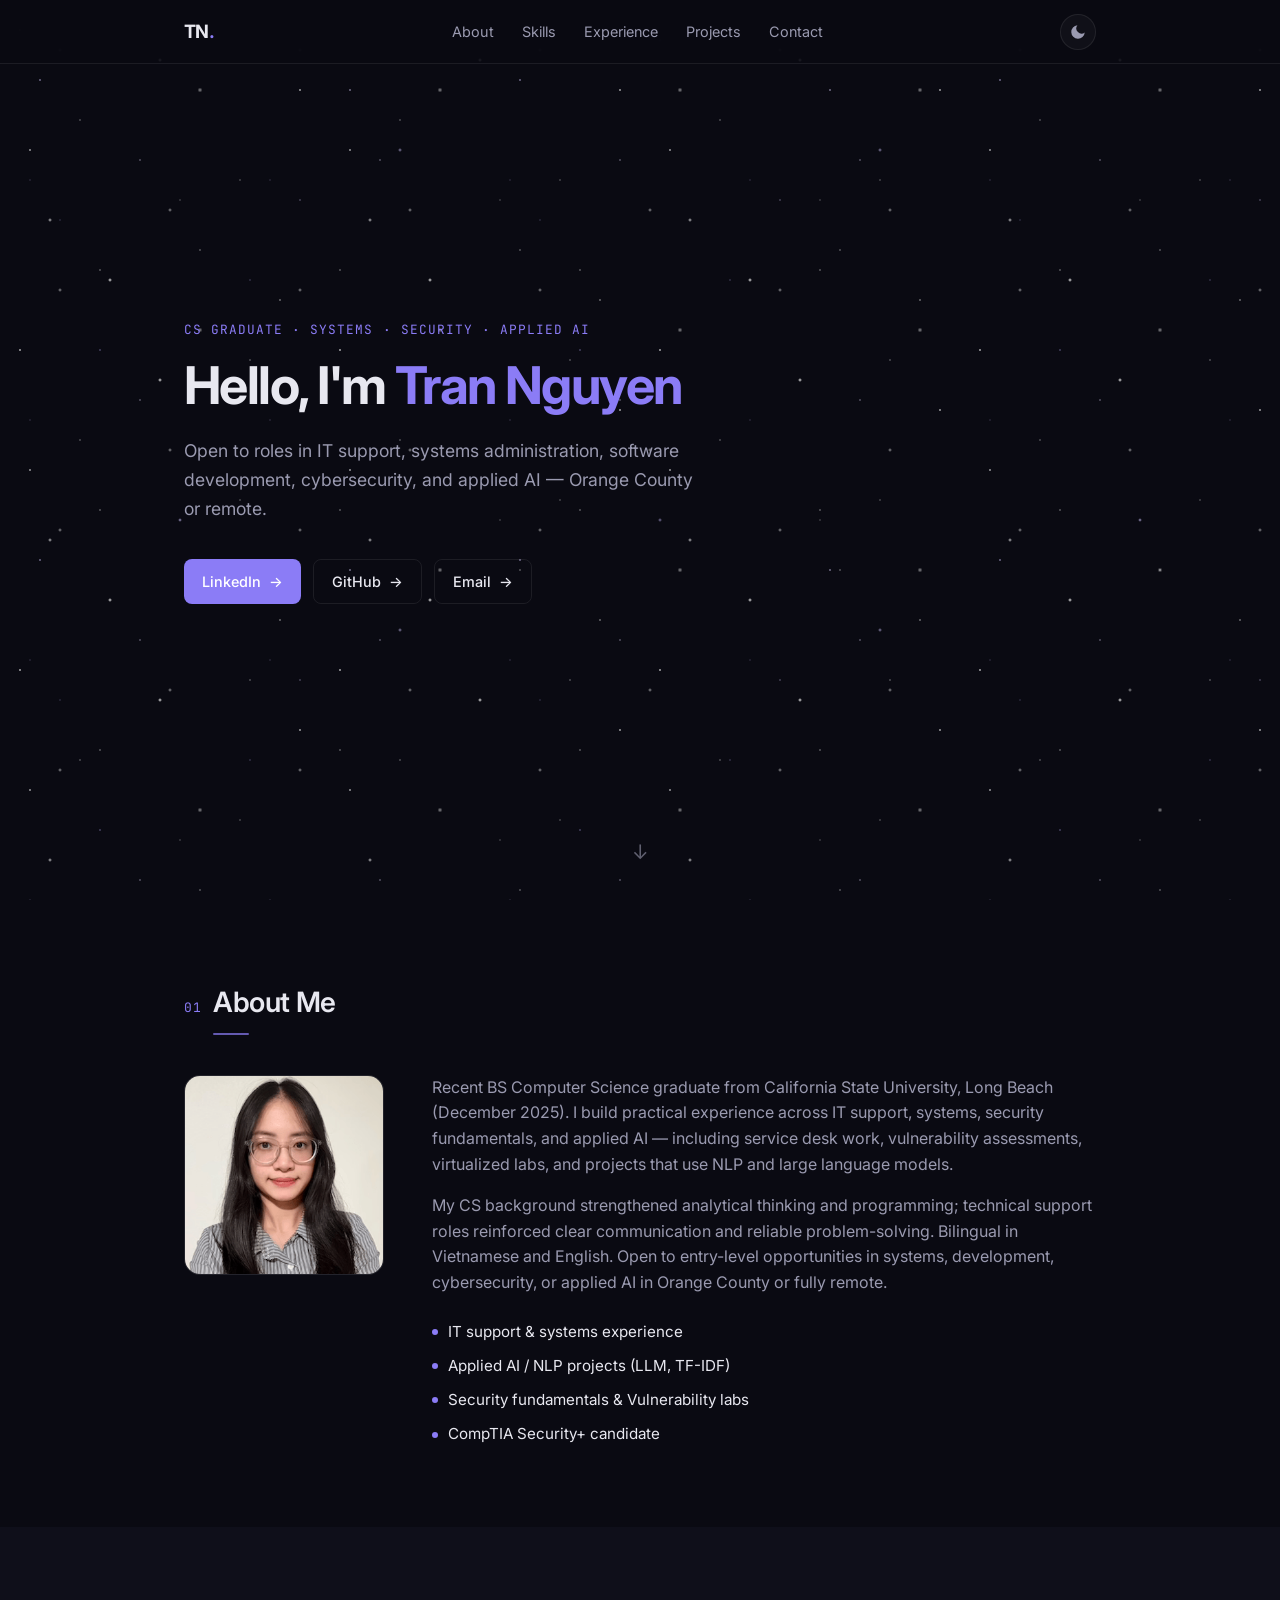
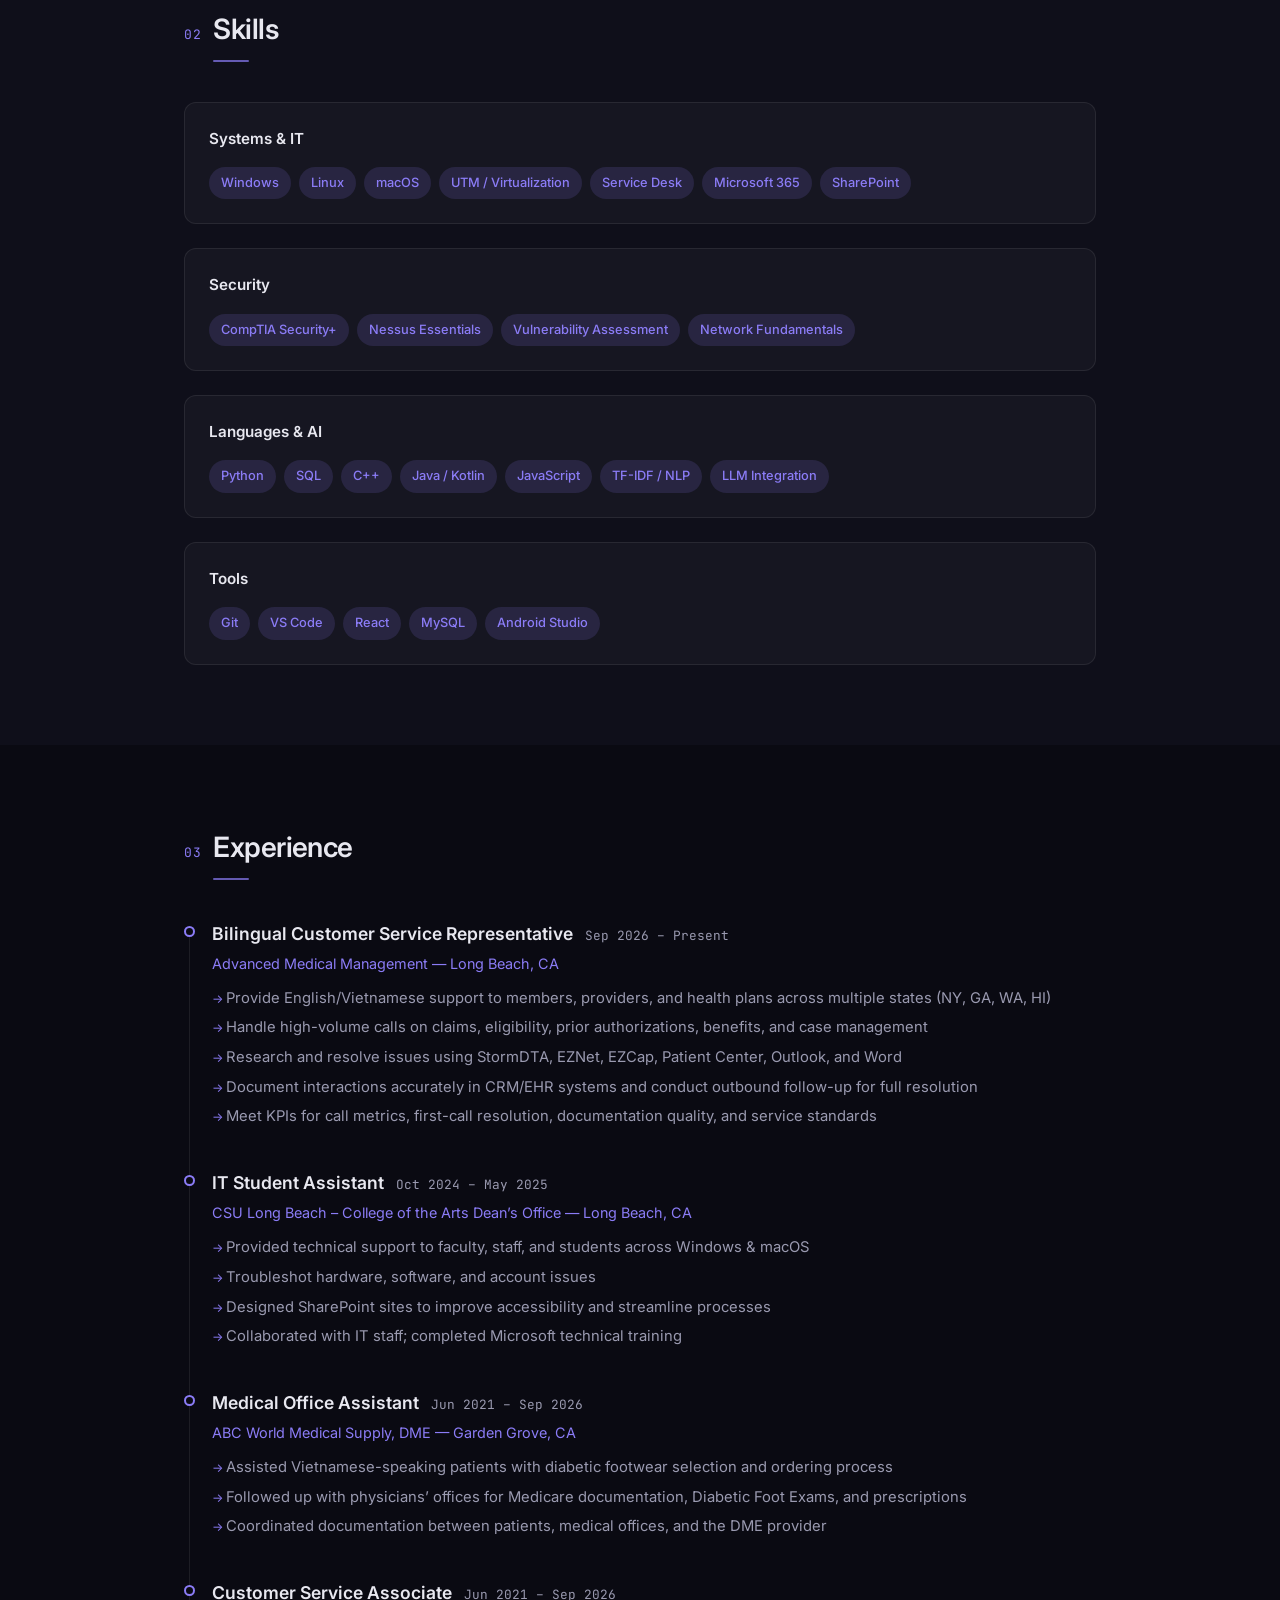
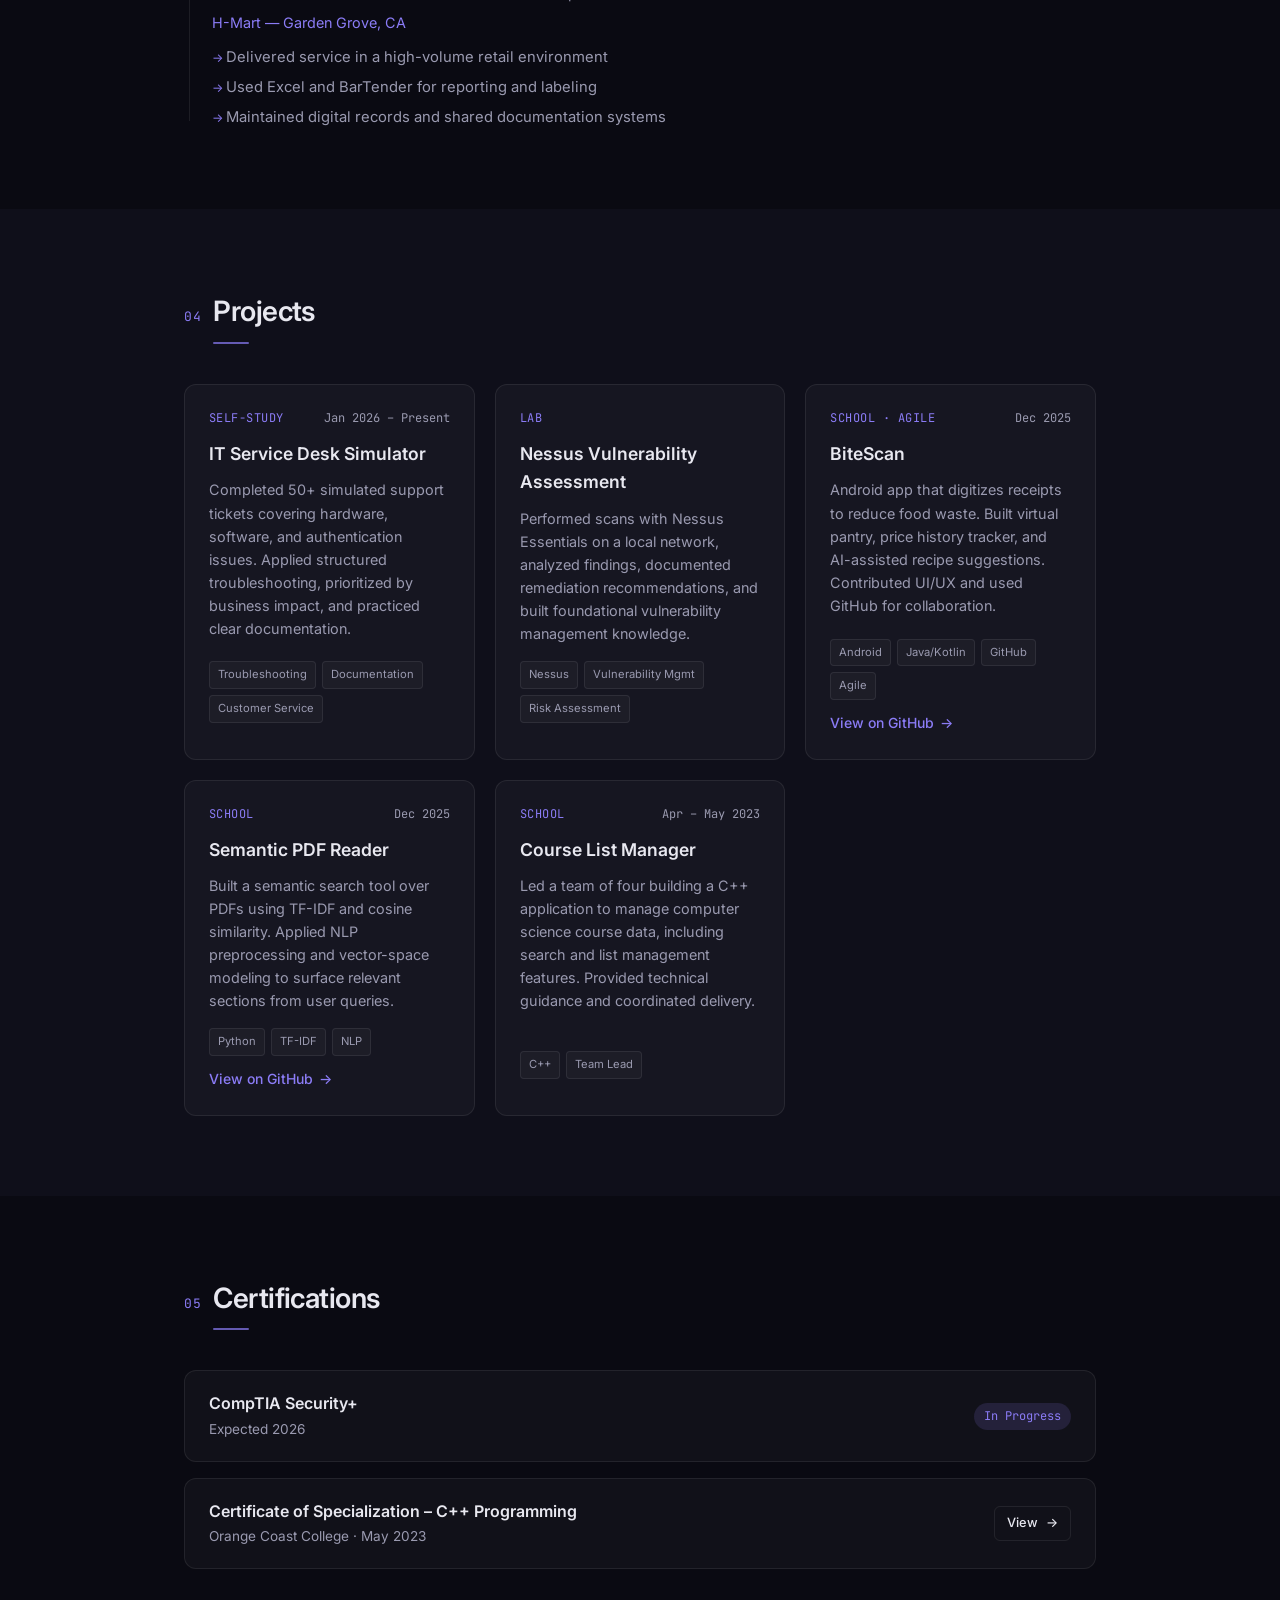
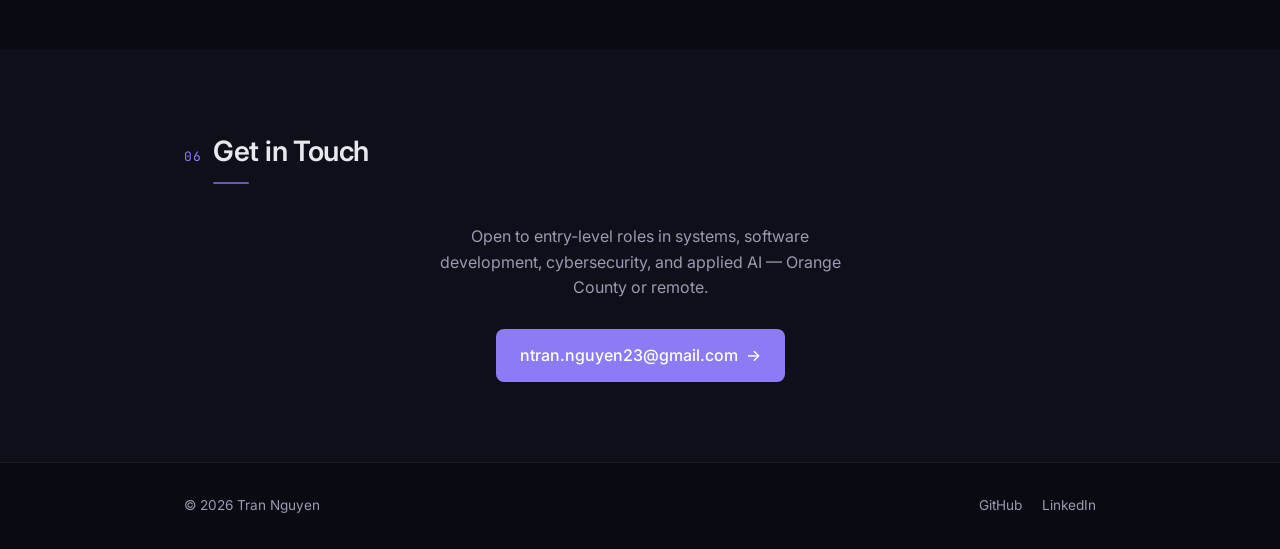
==== commit e92d3667: "Update for generics" ====
--- a/index.html
+++ b/index.html
@@ -3,7 +3,7 @@
 <head>
     <meta charset="utf-8">
     <meta name="viewport" content="width=device-width, initial-scale=1.0">
-    <title>Tran Nguyen — Portfolio</title>
+    <title>Tran Nguyen Portfolio</title>
     <link rel="stylesheet" href="styles.css">
     <link rel="preconnect" href="https://fonts.googleapis.com">
     <link rel="preconnect" href="https://fonts.gstatic.com" crossorigin>
@@ -24,7 +24,7 @@
     <!-- Navigation -->
     <header class="header">
         <div class="header-inner">
-            <a href="#hero" class="logo">TN<span class="logo-dot">.</span></a>
+            <a href="#top" class="logo">TN<span class="logo-dot">.</span></a>
             
             <nav class="nav" id="nav">
                 <a href="#about">About</a>
@@ -53,23 +53,24 @@
 
     <main>
         <!-- Hero -->
-        <section id="hero" class="hero">
-            <div class="container">
-                <p class="hero-eyebrow">Aspiring Cybersecurity Professional</p>
+        <section id="top" class="hero">
+            <div class="container">
+                <p class="hero-eyebrow">CS Graduate · Systems · Security · Applied AI</p>
                 <h1 class="hero-title">Hello, I'm <span class="accent">Tran Nguyen</span></h1>
                 <p class="hero-subtitle">
-                    BS Computer Science · CompTIA Security+ Candidate · Building secure systems one layer at a time
+                    Open to roles in IT support, systems administration, software development,
+                    cybersecurity, and applied AI — Orange County or remote.
                 </p>
                 <div class="hero-links">
-                    <a href="https://drive.google.com/file/d/12D4Ci4JPNw39q3Pg7odPayxOj2YNRGbS/view" class="btn btn-primary" target="_blank" rel="noopener">
-                        Resume <span class="arrow">→</span>
-                    </a>
-                    <a href="https://www.linkedin.com/in/tran-nguyen-667853258/" class="btn btn-ghost" target="_blank" rel="noopener">
+                    <a href="https://www.linkedin.com/in/tran-nguyen-667853258/" class="btn btn-primary" target="_blank" rel="noopener">
                         LinkedIn <span class="arrow">→</span>
                     </a>
                     <a href="https://github.com/tnguyen4513" class="btn btn-ghost" target="_blank" rel="noopener">
                         GitHub <span class="arrow">→</span>
                     </a>
+                    <a href="mailto:ntran.nguyen23@gmail.com" class="btn btn-ghost">
+                        Email <span class="arrow">→</span>
+                    </a>
                 </div>
             </div>
             <a href="#about" class="scroll-hint" aria-label="Scroll to about">
@@ -91,20 +92,22 @@
                     </div>
                     <div class="about-content">
                         <p>
-                            Recent BS Computer Science graduate from California State University, Long Beach (December 2025). 
-                            I'm preparing for CompTIA Security+ and building practical experience through IT support simulations, 
-                            vulnerability assessments, and virtualized lab environments.
+                            Recent BS Computer Science graduate from California State University, Long Beach (December 2025).
+                            I build practical experience across IT support, systems, security fundamentals, and applied AI —
+                            including service desk work, vulnerability assessments, virtualized labs, and projects that use
+                            NLP and large language models.
                         </p>
                         <p>
-                            My CS background sharpened analytical thinking and programming skills; technical support work 
-                            reinforced clear communication. Bilingual in Vietnamese and English. Seeking entry-level IT support 
-                            or cybersecurity roles in Orange County or fully remote.
+                            My CS background strengthened analytical thinking and programming; technical support roles
+                            reinforced clear communication and reliable problem-solving. Bilingual in Vietnamese and English.
+                            Open to entry-level opportunities in systems, development, cybersecurity, or applied AI
+                            in Orange County or fully remote.
                         </p>
                         <ul class="highlights">
-                            <li><span class="dot"></span> CompTIA Security+ Candidate</li>
-                            <li><span class="dot"></span> 50+ Service Desk tickets resolved</li>
-                            <li><span class="dot"></span> Nessus vulnerability assessments</li>
-                            <li><span class="dot"></span> VM experience (UTM · Windows · Kali)</li>
+                            <li><span class="dot"></span> IT support &amp; systems experience</li>
+                            <li><span class="dot"></span> Applied AI / NLP projects (LLM, TF-IDF)</li>
+                            <li><span class="dot"></span> Security fundamentals &amp; Vulnerability labs</li>
+                            <li><span class="dot"></span> CompTIA Security+ candidate</li>
                         </ul>
                     </div>
                 </div>
@@ -120,38 +123,46 @@
                 </div>
                 <div class="skills-grid">
                     <div class="skill-card">
-                        <h3>Cybersecurity & IT</h3>
+                        <h3>Systems & IT</h3>
                         <div class="tags">
-                            <span>CompTIA Security+</span>
                             <span>Windows</span>
                             <span>Linux</span>
                             <span>macOS</span>
                             <span>UTM / Virtualization</span>
-                            <span>Nessus Essentials</span>
                             <span>Service Desk</span>
                             <span>Microsoft 365</span>
                             <span>SharePoint</span>
                         </div>
                     </div>
                     <div class="skill-card">
-                        <h3>Languages</h3>
+                        <h3>Security</h3>
+                        <div class="tags">
+                            <span>CompTIA Security+</span>
+                            <span>Nessus Essentials</span>
+                            <span>Vulnerability Assessment</span>
+                            <span>Network Fundamentals</span>
+                        </div>
+                    </div>
+                    <div class="skill-card">
+                        <h3>Languages & AI</h3>
                         <div class="tags">
                             <span>Python</span>
+                            <span>SQL</span>
                             <span>C++</span>
-                            <span>Java</span>
+                            <span>Java / Kotlin</span>
                             <span>JavaScript</span>
-                            <span>Kotlin</span>
-                            <span>SQL</span>
+                            <span>TF-IDF / NLP</span>
+                            <span>LLM Integration</span>
                         </div>
                     </div>
                     <div class="skill-card">
-                        <h3>Tools & Tech</h3>
+                        <h3>Tools</h3>
                         <div class="tags">
                             <span>Git</span>
                             <span>VS Code</span>
                             <span>React</span>
                             <span>MySQL</span>
-                            <span>IBM Db2</span>
+                            <span>Android Studio</span>
                         </div>
                     </div>
                 </div>
@@ -190,7 +201,7 @@
                                 <h3>IT Student Assistant</h3>
                                 <span class="timeline-date">Oct 2024 – May 2025</span>
                             </div>
-                            <p class="timeline-org">CSU Long Beach – College of the Arts Dean’s Office</p>
+                            <p class="timeline-org">CSU Long Beach – College of the Arts Dean’s Office — Long Beach, CA</p>
                             <ul>
                                 <li>Provided technical support to faculty, staff, and students across Windows & macOS</li>
                                 <li>Troubleshot hardware, software, and account issues</li>
@@ -355,7 +366,8 @@
                     <h2>Get in Touch</h2>
                 </div>
                 <p class="contact-text">
-                    Open to entry-level IT support and cybersecurity opportunities in Orange County or remote.
+                    Open to entry-level roles in systems, software development, cybersecurity, and applied AI —
+                    Orange County or remote.
                 </p>
                 <a href="mailto:ntran.nguyen23@gmail.com" class="btn btn-primary btn-large">
                     ntran.nguyen23@gmail.com <span class="arrow">→</span>
@@ -376,4 +388,4 @@
 
     <script src="script.js"></script>
 </body>
-</html>
+</html>
--- a/styles.css
+++ b/styles.css
@@ -936,3 +936,43 @@
         justify-content: center;
     }
 }
+
+/* ===== Scroll reveal ===== */
+.reveal {
+    opacity: 0;
+    transform: translateY(18px);
+    transition: opacity 0.55s ease, transform 0.55s ease;
+}
+
+.reveal.visible {
+    opacity: 1;
+    transform: translateY(0);
+}
+
+/* Slightly richer card hover */
+.skill-card,
+.project-card,
+.cert-item {
+    transition: border-color 0.2s ease, transform 0.2s ease, box-shadow 0.2s ease;
+}
+
+.skill-card:hover,
+.project-card:hover {
+    box-shadow: 0 8px 28px rgba(139, 124, 246, 0.12);
+}
+
+/* Accent underline on section titles */
+.section-header h2 {
+    position: relative;
+}
+
+.section-header h2::after {
+    content: '';
+    display: block;
+    width: 36px;
+    height: 2px;
+    margin-top: 8px;
+    background: var(--accent);
+    border-radius: 1px;
+    opacity: 0.7;
+}
